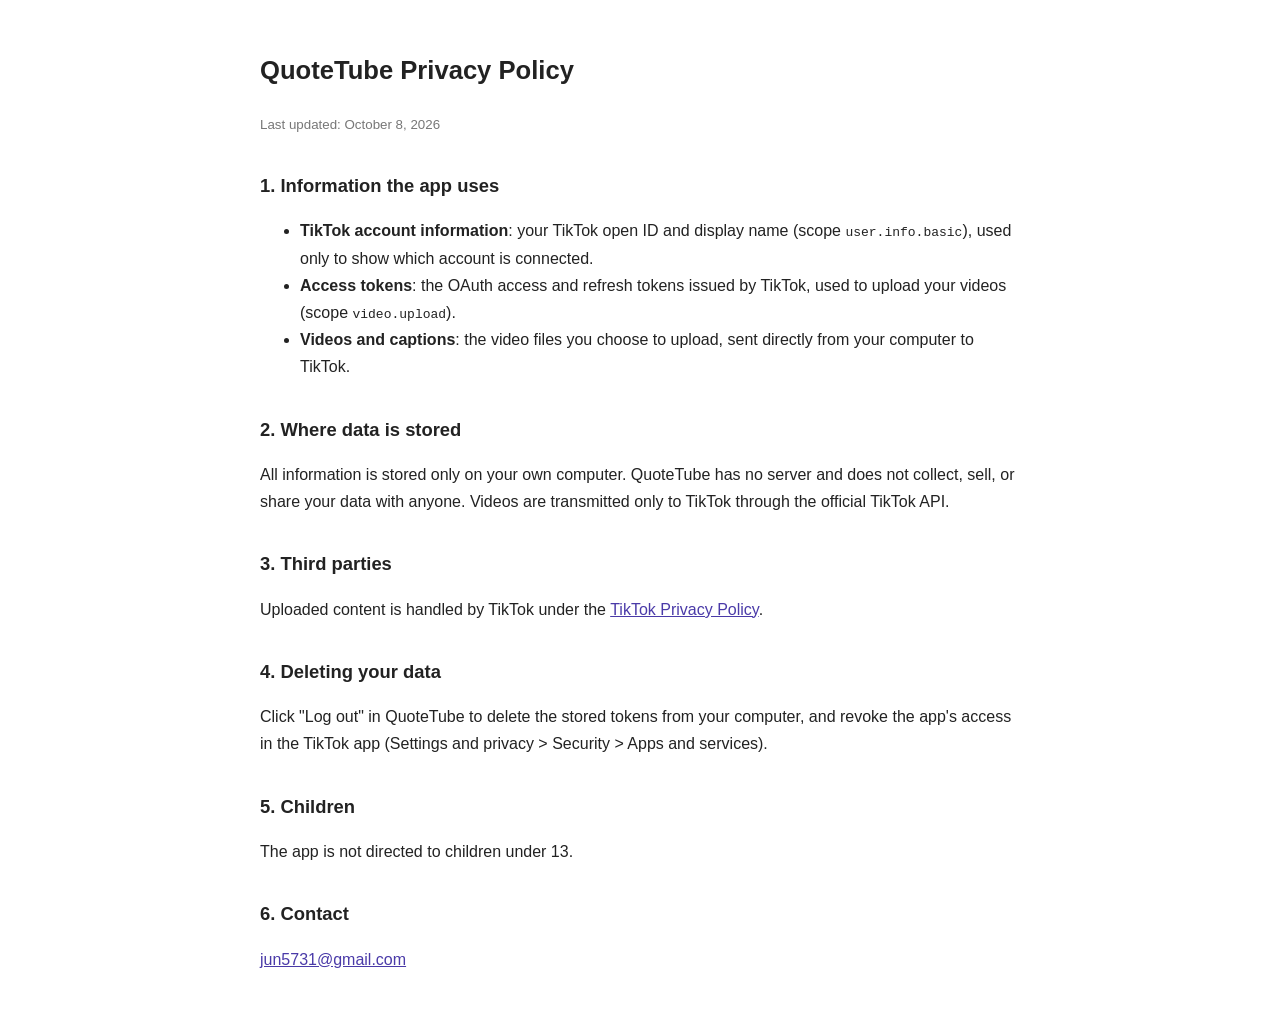
==== privacy.html @ 9d4b8587 "QuoteTube 이용약관·개인정보처리방침 페이지 Co-Authored-By: Claude Opus 5.5 <noreply@anthropic.com>" ====
<!doctype html><html lang="en"><head><meta charset="utf-8"><meta name="viewport" content="width=device-width,initial-scale=1"><title>QuoteTube Privacy Policy</title><link rel="stylesheet" href="style.css"></head><body>
<h1>QuoteTube Privacy Policy</h1><small>Last updated: October 8, 2026</small>
<h2>1. Information the app uses</h2>
<ul>
<li><b>TikTok account information</b>: your TikTok open ID and display name (scope <code>user.info.basic</code>), used only to show which account is connected.</li>
<li><b>Access tokens</b>: the OAuth access and refresh tokens issued by TikTok, used to upload your videos (scope <code>video.upload</code>).</li>
<li><b>Videos and captions</b>: the video files you choose to upload, sent directly from your computer to TikTok.</li>
</ul>
<h2>2. Where data is stored</h2>
<p>All information is stored only on your own computer. QuoteTube has no server and does not collect, sell, or share your data with anyone. Videos are transmitted only to TikTok through the official TikTok API.</p>
<h2>3. Third parties</h2>
<p>Uploaded content is handled by TikTok under the <a href="https://www.tiktok.com/legal/privacy-policy">TikTok Privacy Policy</a>.</p>
<h2>4. Deleting your data</h2>
<p>Click "Log out" in QuoteTube to delete the stored tokens from your computer, and revoke the app's access in the TikTok app (Settings and privacy &gt; Security &gt; Apps and services).</p>
<h2>5. Children</h2>
<p>The app is not directed to children under 13.</p>
<h2>6. Contact</h2>
<p><a href="mailto:jun5731@gmail.com">jun5731@gmail.com</a></p>
</body></html>
---- style.css ----
body{font-family:-apple-system,"Segoe UI","Malgun Gothic",sans-serif;max-width:760px;margin:0 auto;padding:32px 16px;line-height:1.7;color:#222;background:#fff}
h1{font-size:1.6em}h2{font-size:1.15em;margin-top:1.8em}a{color:#4a3aa8}small{color:#777}
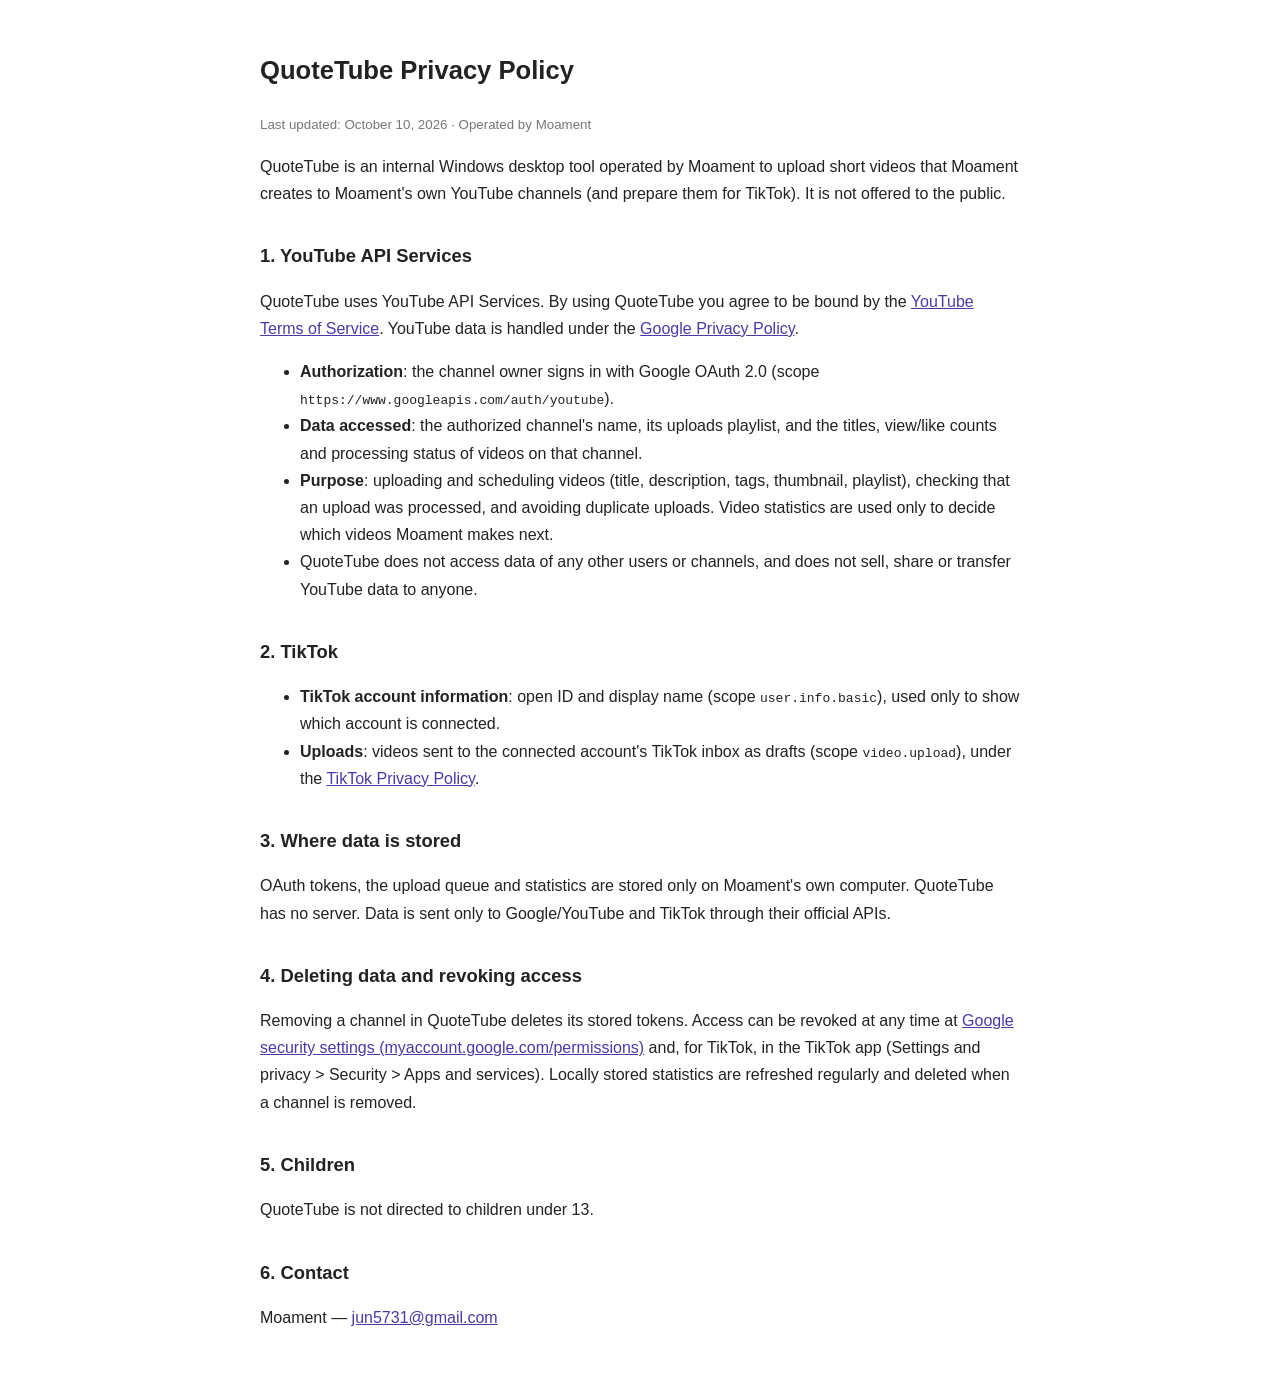
==== commit d6cc8678: "개인정보처리방침: YouTube API 서비스 사용 내용 추가 (모아먼트 운영) Co-Authored-By: Claude Opus 5.5 <noreply@anthropic.com>" ====
--- a/privacy.html
+++ b/privacy.html
@@ -1,19 +1,31 @@
 <!doctype html><html lang="en"><head><meta charset="utf-8"><meta name="viewport" content="width=device-width,initial-scale=1"><title>QuoteTube Privacy Policy</title><link rel="stylesheet" href="style.css"></head><body>
-<h1>QuoteTube Privacy Policy</h1><small>Last updated: October 8, 2026</small>
-<h2>1. Information the app uses</h2>
+<h1>QuoteTube Privacy Policy</h1><small>Last updated: October 10, 2026 · Operated by Moament</small>
+<p>QuoteTube is an internal Windows desktop tool operated by Moament to upload short videos that Moament creates to Moament's own YouTube channels (and prepare them for TikTok). It is not offered to the public.</p>
+
+<h2>1. YouTube API Services</h2>
+<p>QuoteTube uses YouTube API Services. By using QuoteTube you agree to be bound by the <a href="https://www.youtube.com/t/terms">YouTube Terms of Service</a>. YouTube data is handled under the <a href="https://policies.google.com/privacy">Google Privacy Policy</a>.</p>
 <ul>
-<li><b>TikTok account information</b>: your TikTok open ID and display name (scope <code>user.info.basic</code>), used only to show which account is connected.</li>
-<li><b>Access tokens</b>: the OAuth access and refresh tokens issued by TikTok, used to upload your videos (scope <code>video.upload</code>).</li>
-<li><b>Videos and captions</b>: the video files you choose to upload, sent directly from your computer to TikTok.</li>
+<li><b>Authorization</b>: the channel owner signs in with Google OAuth 2.0 (scope <code>https://www.googleapis.com/auth/youtube</code>).</li>
+<li><b>Data accessed</b>: the authorized channel's name, its uploads playlist, and the titles, view/like counts and processing status of videos on that channel.</li>
+<li><b>Purpose</b>: uploading and scheduling videos (title, description, tags, thumbnail, playlist), checking that an upload was processed, and avoiding duplicate uploads. Video statistics are used only to decide which videos Moament makes next.</li>
+<li>QuoteTube does not access data of any other users or channels, and does not sell, share or transfer YouTube data to anyone.</li>
 </ul>
-<h2>2. Where data is stored</h2>
-<p>All information is stored only on your own computer. QuoteTube has no server and does not collect, sell, or share your data with anyone. Videos are transmitted only to TikTok through the official TikTok API.</p>
-<h2>3. Third parties</h2>
-<p>Uploaded content is handled by TikTok under the <a href="https://www.tiktok.com/legal/privacy-policy">TikTok Privacy Policy</a>.</p>
-<h2>4. Deleting your data</h2>
-<p>Click "Log out" in QuoteTube to delete the stored tokens from your computer, and revoke the app's access in the TikTok app (Settings and privacy &gt; Security &gt; Apps and services).</p>
+
+<h2>2. TikTok</h2>
+<ul>
+<li><b>TikTok account information</b>: open ID and display name (scope <code>user.info.basic</code>), used only to show which account is connected.</li>
+<li><b>Uploads</b>: videos sent to the connected account's TikTok inbox as drafts (scope <code>video.upload</code>), under the <a href="https://www.tiktok.com/legal/privacy-policy">TikTok Privacy Policy</a>.</li>
+</ul>
+
+<h2>3. Where data is stored</h2>
+<p>OAuth tokens, the upload queue and statistics are stored only on Moament's own computer. QuoteTube has no server. Data is sent only to Google/YouTube and TikTok through their official APIs.</p>
+
+<h2>4. Deleting data and revoking access</h2>
+<p>Removing a channel in QuoteTube deletes its stored tokens. Access can be revoked at any time at <a href="https://myaccount.google.com/permissions">Google security settings (myaccount.google.com/permissions)</a> and, for TikTok, in the TikTok app (Settings and privacy &gt; Security &gt; Apps and services). Locally stored statistics are refreshed regularly and deleted when a channel is removed.</p>
+
 <h2>5. Children</h2>
-<p>The app is not directed to children under 13.</p>
+<p>QuoteTube is not directed to children under 13.</p>
+
 <h2>6. Contact</h2>
-<p><a href="mailto:jun5731@gmail.com">jun5731@gmail.com</a></p>
+<p>Moament — <a href="mailto:jun5731@gmail.com">jun5731@gmail.com</a></p>
 </body></html>
